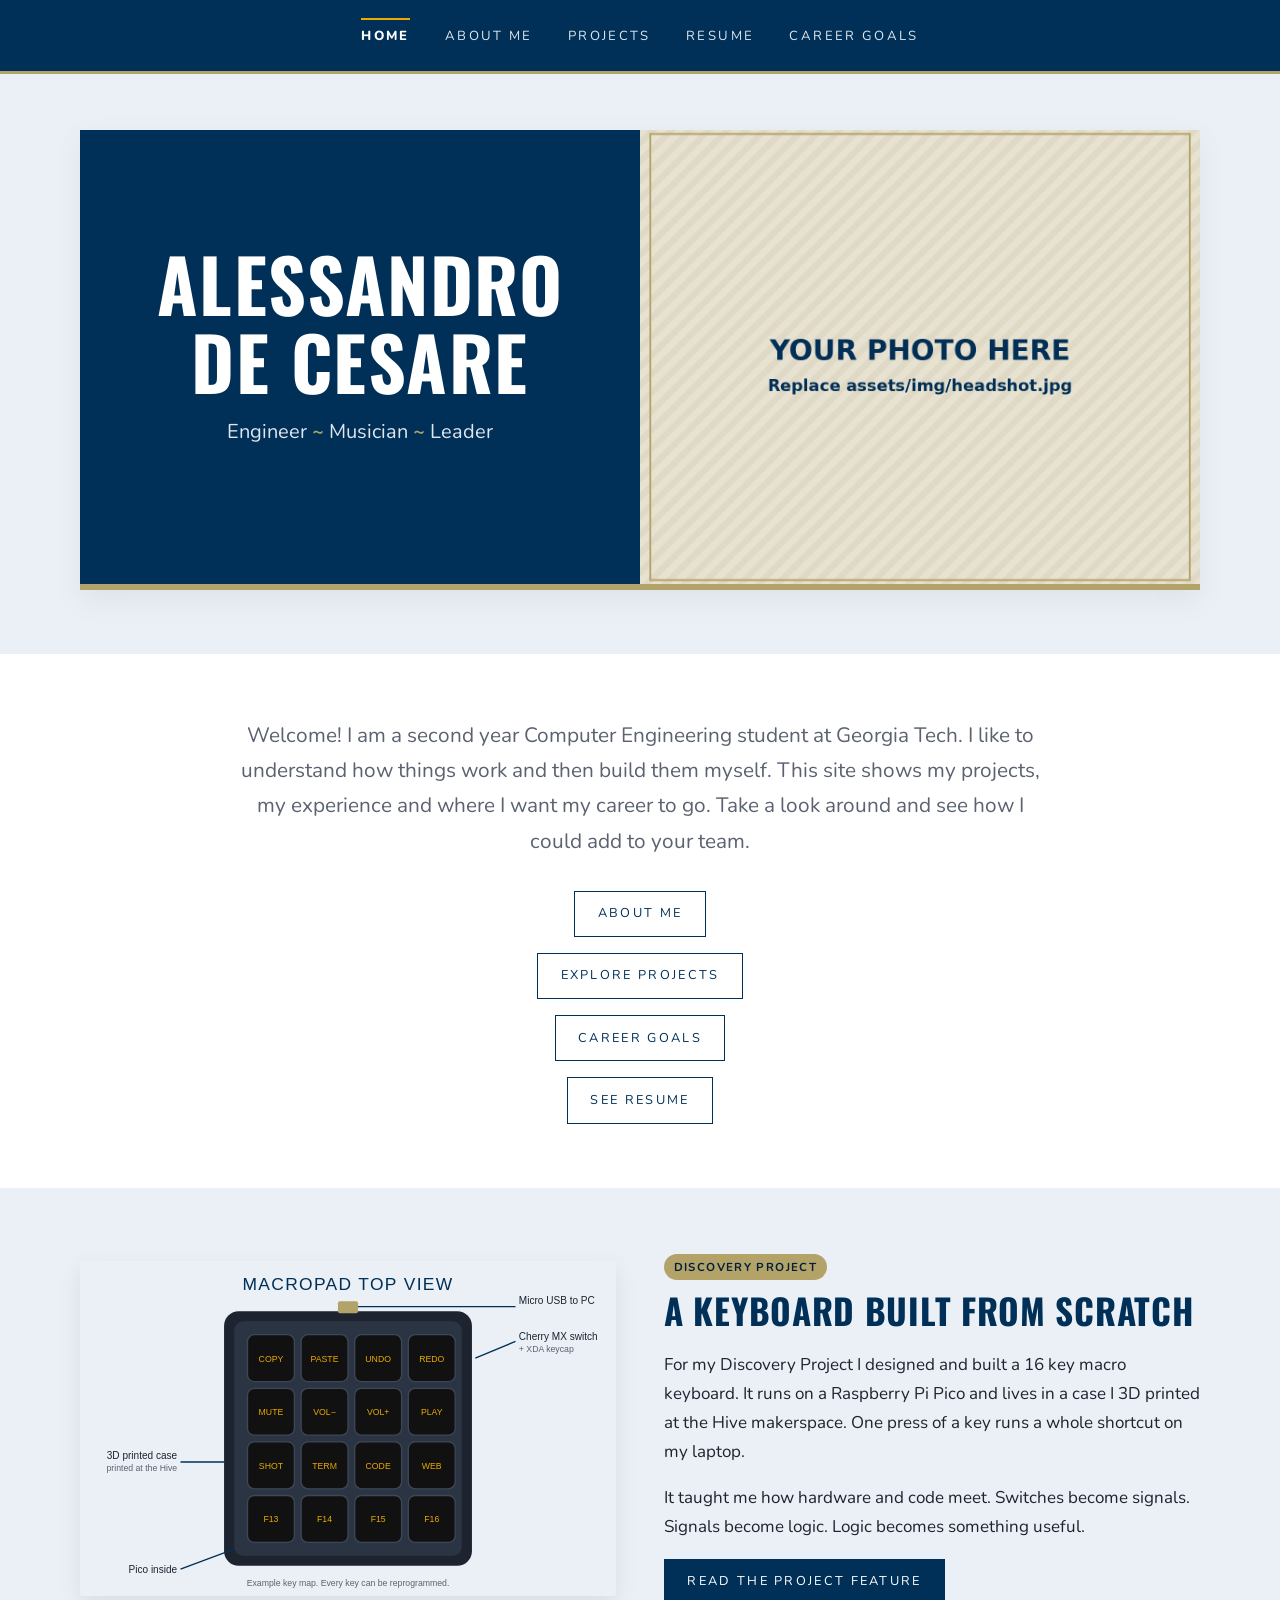
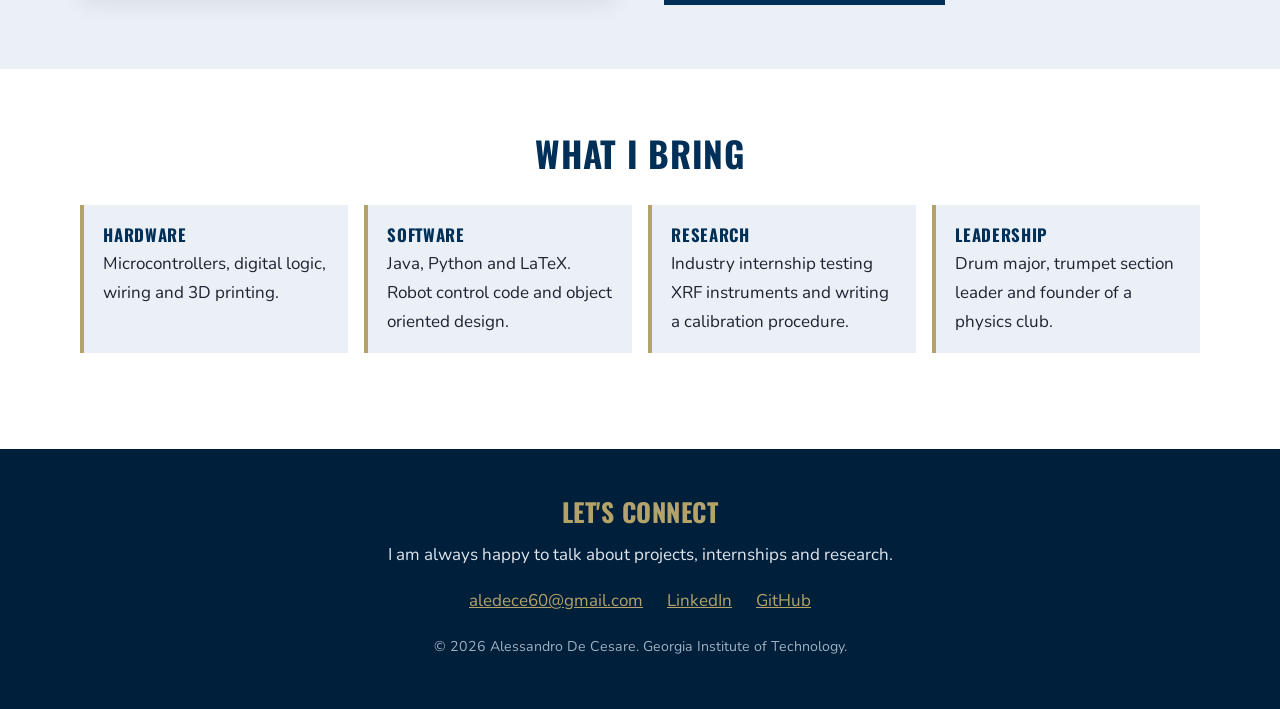
==== index.html @ 75b19e35 "Personalize portfolio with Alessandro's details Add name, story, experience, honors and resume. Remo" ====
<!DOCTYPE html>
<html lang="en">
<head>
  <meta charset="utf-8">
  <meta name="viewport" content="width=device-width, initial-scale=1">
  <title>Alessandro De Cesare | ePortfolio</title>
  <meta name="description" content="ePortfolio of Alessandro De Cesare, a Georgia Tech Computer Engineering student. Projects, resume and career goals.">
  <link rel="preconnect" href="https://fonts.googleapis.com">
  <link rel="preconnect" href="https://fonts.gstatic.com" crossorigin>
  <link href="https://fonts.googleapis.com/css2?family=Oswald:wght@500;600&family=Nunito:wght@400;700;800&display=swap" rel="stylesheet">
  <link rel="stylesheet" href="css/style.css">
</head>
<body>
  <header class="site-header"></header>

  <section class="hero">
    <div class="hero-inner">
      <div class="hero-text">
        <h1 data-site="name">Alessandro De Cesare</h1>
        <p class="tagline">Engineer <span>~</span> Musician <span>~</span> Leader</p>
      </div>
      <div class="hero-photo" style="background-image:url('assets/img/headshot.jpg')" role="img" aria-label="Photo of me"></div>
    </div>
  </section>

  <section class="section">
    <div class="container center">
      <p class="lead">Welcome! I am a second year Computer Engineering student at Georgia Tech. I like to understand how things work and then build them myself. This site shows my projects, my experience and where I want my career to go. Take a look around and see how I could add to your team.</p>
      <div class="btn-stack">
        <a class="btn" href="about.html">About Me</a>
        <a class="btn" href="projects.html">Explore Projects</a>
        <a class="btn" href="goals.html">Career Goals</a>
        <a class="btn" href="resume.html">See Resume</a>
      </div>
    </div>
  </section>

  <section class="section alt">
    <div class="container split">
      <img src="assets/img/macropad-layout.svg" alt="Top view drawing of my 16 key macropad">
      <div>
        <span class="tag feature">Discovery Project</span>
        <h2>A Keyboard Built From Scratch</h2>
        <p>For my Discovery Project I designed and built a 16 key macro keyboard. It runs on a Raspberry Pi Pico and lives in a case I 3D printed at the Hive makerspace. One press of a key runs a whole shortcut on my laptop.</p>
        <p>It taught me how hardware and code meet. Switches become signals. Signals become logic. Logic becomes something useful.</p>
        <a class="btn solid" href="project-macropad.html">Read the Project Feature</a>
      </div>
    </div>
  </section>

  <section class="section">
    <div class="container">
      <h2 class="center">What I Bring</h2>
      <div class="facts">
        <div class="fact"><strong>Hardware</strong>Microcontrollers, digital logic, wiring and 3D printing.</div>
        <div class="fact"><strong>Software</strong>Java, Python and LaTeX. Robot control code and object oriented design.</div>
        <div class="fact"><strong>Research</strong>Industry internship testing XRF instruments and writing a calibration procedure.</div>
        <div class="fact"><strong>Leadership</strong>Drum major, trumpet section leader and founder of a physics club.</div>
      </div>
    </div>
  </section>

  <footer class="site-footer"></footer>
  <script src="js/site.js"></script>
</body>
</html>
---- css/style.css ----
/* ePortfolio styles. Colors and fonts live in :root so they are easy to change. */
:root {
  --cream: #eaf0f6;         /* light navy tint for alternate sections */
  --gold: #eaaa00;          /* Georgia Tech Buzz Gold accent */
  --navy-dark: #001f3a;
  --gold-deep: #b3a369;     /* Georgia Tech Tech Gold */
  --navy: #003057;          /* Georgia Tech Navy */
  --ink: #1d2430;
  --muted: #5b6270;
  --white: #ffffff;
  --line: #d3dde8;
  --todo: #ffe3e3;
  --radius: 4px;
  --max: 1120px;
  --head: "Oswald", "Arial Narrow", sans-serif;
  --body: "Nunito", "Segoe UI", sans-serif;
}

* { box-sizing: border-box; }
html { scroll-behavior: smooth; }
body {
  margin: 0;
  font-family: var(--body);
  color: var(--ink);
  background: var(--white);
  line-height: 1.7;
  font-size: 17px;
}
img { max-width: 100%; display: block; }
a { color: var(--navy); }
h1, h2, h3 { font-family: var(--head); color: var(--navy); line-height: 1.15; letter-spacing: .02em; }
h2 { font-size: 2.2rem; margin: 0 0 .6em; text-transform: uppercase; }
h3 { font-size: 1.35rem; margin: 1.6em 0 .4em; }
p { margin: 0 0 1em; }

/* Placeholder text you still need to fill in. Delete the class once it is real. */
.todo { background: var(--todo); padding: 0 .25em; border-radius: 3px; }

/* ---------- Navigation ---------- */
.site-header { background: var(--navy); position: sticky; top: 0; z-index: 10; border-bottom: 3px solid var(--gold-deep); }
.nav { max-width: var(--max); margin: 0 auto; display: flex; align-items: center; justify-content: center; gap: 2.2rem; padding: 1.1rem 1.5rem; flex-wrap: wrap; }
.nav a {
  text-decoration: none; color: #dfe6ee; text-transform: uppercase; letter-spacing: .18em;
  font-size: .82rem; padding: .35rem 0; border-top: 2px solid transparent;
}
.nav a:hover { color: var(--white); }
.nav a.active { font-weight: 800; color: var(--white); border-top-color: var(--gold); }
.nav-toggle { display: none; }

/* ---------- Hero ---------- */
.hero { background: var(--cream); padding: 3.5rem 1.5rem 4rem; }
.hero-inner { max-width: var(--max); margin: 0 auto; display: grid; grid-template-columns: 2fr 3fr; min-height: 460px; box-shadow: 0 10px 30px rgba(0,0,0,.06); }
.hero-text { background: var(--navy); display: flex; flex-direction: column; justify-content: center; align-items: center; text-align: center; padding: 2.5rem; }
.hero-text h1 { font-size: clamp(2.8rem, 6vw, 4.6rem); margin: 0; color: var(--white); text-transform: uppercase; line-height: 1.05; }
.tagline { margin-top: 1rem; font-size: 1.25rem; color: #dfe6ee; }
.tagline span { color: var(--gold-deep); font-weight: 700; }
.hero-photo { background: #ccc center / cover no-repeat; min-height: 320px; }

/* Smaller page banners for inner pages */
.banner { background: var(--navy); padding: 3.5rem 1.5rem 3rem; text-align: center; }
.banner h1 { font-size: clamp(2.4rem, 5vw, 3.6rem); margin: 0; text-transform: uppercase; color: var(--white); }
.banner p { color: #c9d4e0; max-width: 640px; margin: .7rem auto 0; font-size: 1.1rem; }

/* ---------- Sections ---------- */
.section { padding: 4rem 1.5rem; }
.section.alt { background: var(--cream); }
.container { max-width: var(--max); margin: 0 auto; }
.narrow { max-width: 760px; margin: 0 auto; }
.center { text-align: center; }
.lead { font-size: 1.3rem; color: var(--muted); max-width: 820px; margin: 0 auto 2rem; text-align: center; }

.btn-stack { display: flex; flex-direction: column; align-items: center; gap: 1rem; }
.btn-row { display: flex; flex-wrap: wrap; gap: 1rem; justify-content: center; }
.btn {
  display: inline-block; border: 1.5px solid var(--navy); color: var(--navy); text-decoration: none;
  text-transform: uppercase; letter-spacing: .18em; font-size: .8rem; padding: .7rem 1.4rem;
  background: var(--white); transition: background .15s, color .15s;
}
.btn:hover { background: var(--navy); color: var(--white); }
.btn.solid { background: var(--navy); color: var(--white); border-color: var(--navy); }
.btn.solid:hover { background: var(--navy-dark); border-color: var(--gold-deep); }

/* Split blocks: image on one side, text on the other */
.split { display: grid; grid-template-columns: 1fr 1fr; gap: 3rem; align-items: center; }
.split.reverse > :first-child { order: 2; }
.split img { border-radius: var(--radius); box-shadow: 0 8px 24px rgba(0,0,0,.08); }

/* Cards */
.cards { display: grid; grid-template-columns: repeat(auto-fit, minmax(280px, 1fr)); gap: 2rem; }
.card { background: var(--white); border: 1px solid var(--line); border-radius: var(--radius); overflow: hidden; display: flex; flex-direction: column; }
.card img { width: 100%; aspect-ratio: 16 / 10; object-fit: cover; background: var(--cream); }
.card-body { padding: 1.4rem 1.5rem 1.6rem; display: flex; flex-direction: column; flex: 1; }
.card-body h3 { margin-top: 0; }
.card-body p { color: var(--muted); flex: 1; }
.tag { display: inline-block; font-size: .72rem; letter-spacing: .12em; text-transform: uppercase; background: var(--cream); color: var(--navy); padding: .2rem .6rem; border-radius: 99px; margin: 0 .3rem .6rem 0; font-weight: 700; }
.tag.feature { background: var(--gold-deep); color: var(--navy-dark); }

/* Figures */
figure { margin: 2rem 0; }
figcaption { font-size: .9rem; color: var(--muted); margin-top: .6rem; text-align: center; }
.figure-grid { display: grid; grid-template-columns: 1fr 1fr; gap: 1.5rem; }
.figure-grid figure { margin: 0; }

/* Fact boxes */
.facts { display: grid; grid-template-columns: repeat(auto-fit, minmax(200px, 1fr)); gap: 1rem; margin: 2rem 0; }
.fact { background: var(--cream); border-left: 4px solid var(--gold-deep); padding: 1rem 1.2rem; }
.fact strong { display: block; font-family: var(--head); color: var(--navy); font-size: 1.05rem; letter-spacing: .04em; text-transform: uppercase; }

/* Skills chips */
.chips { display: flex; flex-wrap: wrap; gap: .6rem; }
.chips span { border: 1px solid var(--line); background: var(--white); padding: .35rem .9rem; border-radius: 99px; font-size: .92rem; }

/* Timeline */
.timeline { border-left: 3px solid var(--navy); margin: 2rem 0; padding-left: 2rem; }
.timeline .step { position: relative; margin-bottom: 2rem; }
.timeline .step::before { content: ""; position: absolute; left: -2.6rem; top: .35rem; width: 1rem; height: 1rem; border-radius: 50%; background: var(--navy); border: 3px solid var(--gold-deep); }
.timeline .when { font-family: var(--head); text-transform: uppercase; letter-spacing: .1em; color: var(--gold-deep); font-size: .95rem; }
.timeline h3 { margin: .1rem 0 .3rem; }

/* Resume viewer */
.resume-frame { width: 100%; height: 900px; border: 1px solid var(--line); border-radius: var(--radius); background: var(--cream); }

/* Footer */
.site-footer { background: var(--navy-dark); color: #dfe6ee; padding: 3rem 1.5rem; text-align: center; }
.site-footer h2 { color: var(--gold-deep); font-size: 1.6rem; }
.site-footer a { color: var(--gold-deep); }
.site-footer .links { display: flex; gap: 1.5rem; justify-content: center; flex-wrap: wrap; margin: 1rem 0; }
.site-footer small { color: #9fb0c2; }

/* ---------- Mobile ---------- */
@media (max-width: 820px) {
  .hero-inner, .split, .figure-grid { grid-template-columns: 1fr; }
  .split.reverse > :first-child { order: 0; }
  .hero-photo { min-height: 340px; }
  .nav { justify-content: space-between; }
  .nav-toggle { display: block; background: none; color: var(--white); border: 1.5px solid #dfe6ee; font: inherit; padding: .3rem .8rem; letter-spacing: .15em; text-transform: uppercase; font-size: .75rem; }
  .nav-links { display: none; width: 100%; flex-direction: column; gap: .8rem; padding-top: .8rem; }
  .nav-links.open { display: flex; }
  .resume-frame { height: 600px; }
}
@media (min-width: 821px) { .nav-links { display: flex; gap: 2.2rem; } .nav-brand { display: none; } }

.narrow > img { margin: 2rem auto; }

.nav-brand { color: var(--white) !important; font-weight: 800; }
.hero-inner { border-bottom: 6px solid var(--gold-deep); }
.card-body .btn { align-self: flex-start; }
.hero-inner { grid-template-columns: minmax(0,1fr) minmax(0,1fr); }
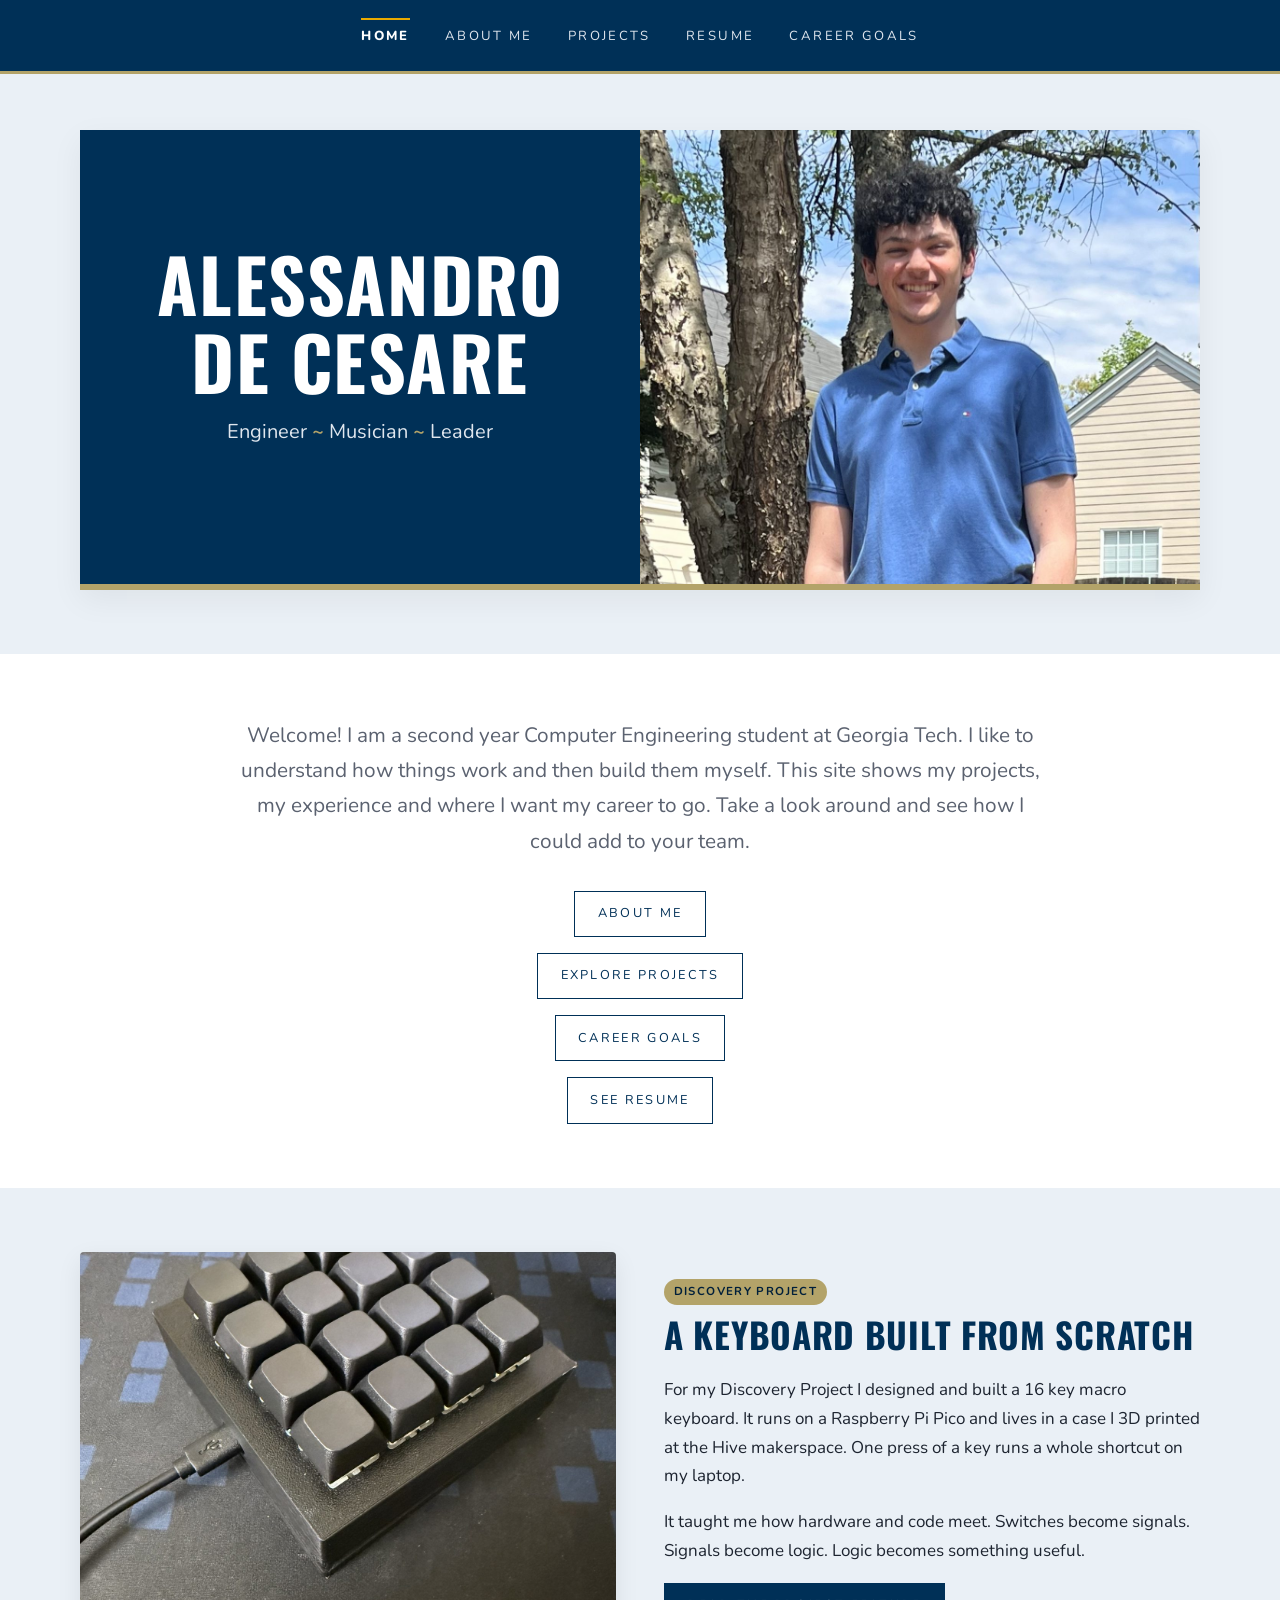
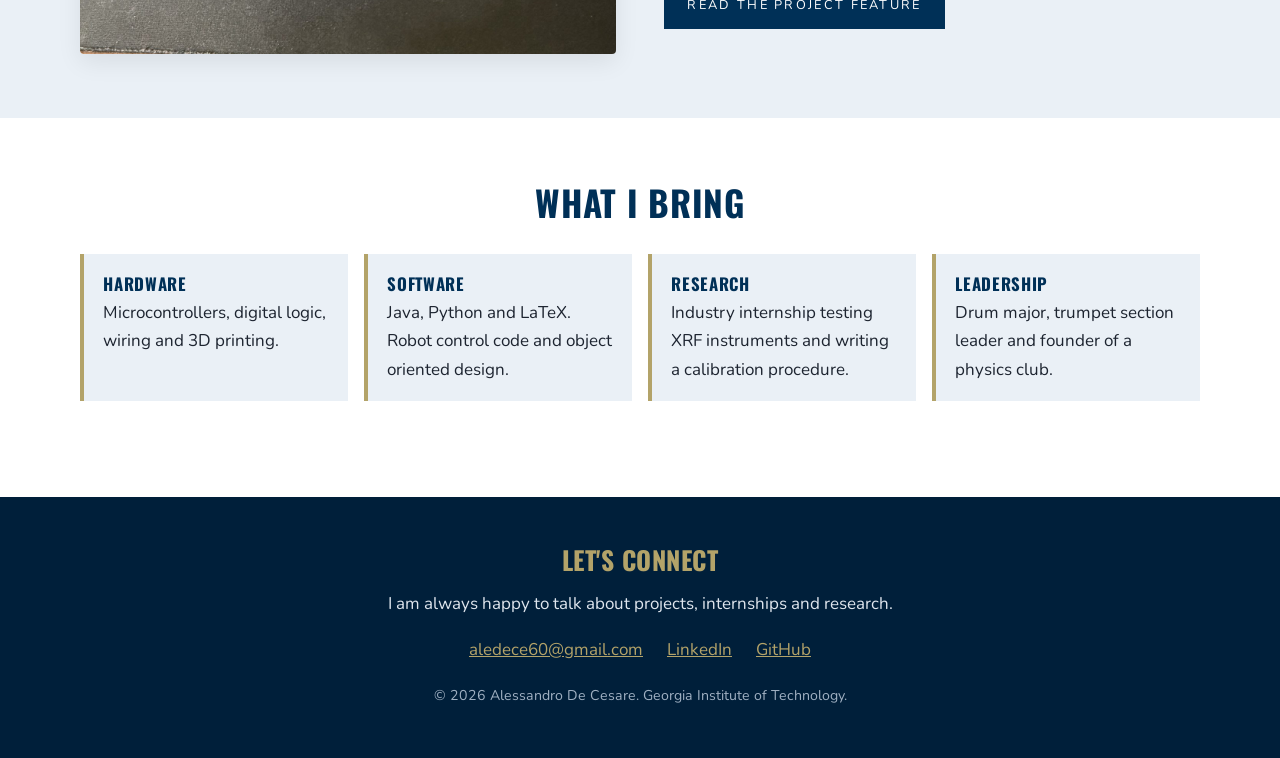
==== commit 24343bf0: "Add real photos, trim project text, straighten roadmap Co-Authored-By: Claude Opus 5.5 <noreply@anth" ====
--- a/index.html
+++ b/index.html
@@ -19,7 +19,7 @@
         <h1 data-site="name">Alessandro De Cesare</h1>
         <p class="tagline">Engineer <span>~</span> Musician <span>~</span> Leader</p>
       </div>
-      <div class="hero-photo" style="background-image:url('assets/img/headshot.jpg')" role="img" aria-label="Photo of me"></div>
+      <div class="hero-photo" style="background-image:url('assets/img/headshot.jpg'); background-position: center 20%" role="img" aria-label="Photo of me"></div>
     </div>
   </section>
 
@@ -37,7 +37,7 @@
 
   <section class="section alt">
     <div class="container split">
-      <img src="assets/img/macropad-layout.svg" alt="Top view drawing of my 16 key macropad">
+      <img src="assets/img/macropad-photo-1.jpg" alt="My finished 16 key macropad" style="aspect-ratio:4/3; object-fit:cover; width:100%">
       <div>
         <span class="tag feature">Discovery Project</span>
         <h2>A Keyboard Built From Scratch</h2>
--- a/css/style.css
+++ b/css/style.css
@@ -146,3 +146,5 @@
 .hero-inner { border-bottom: 6px solid var(--gold-deep); }
 .card-body .btn { align-self: flex-start; }
 .hero-inner { grid-template-columns: minmax(0,1fr) minmax(0,1fr); }
+.card img[src$='.jpg'] { object-position: center 40%; }
+figure img[src$='.jpg'] { width: 100%; max-height: 620px; object-fit: cover; border-radius: var(--radius); }
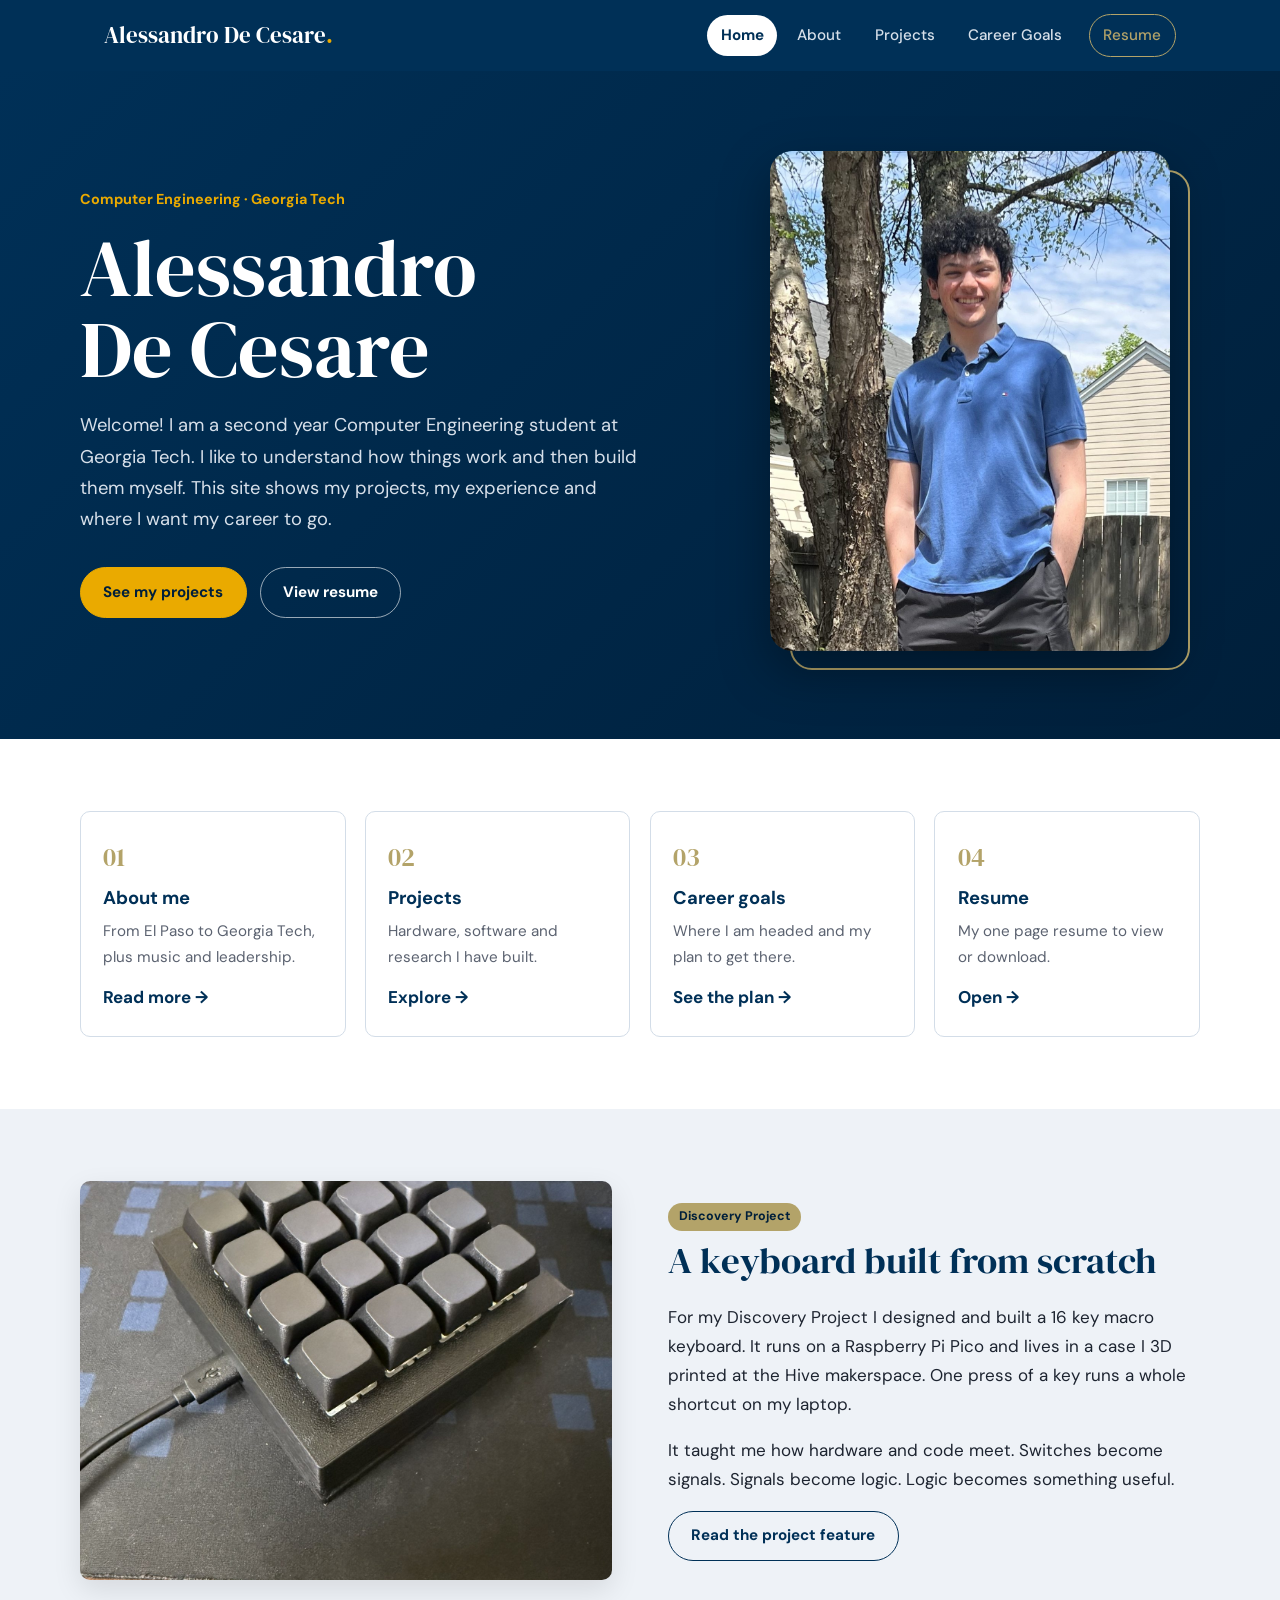
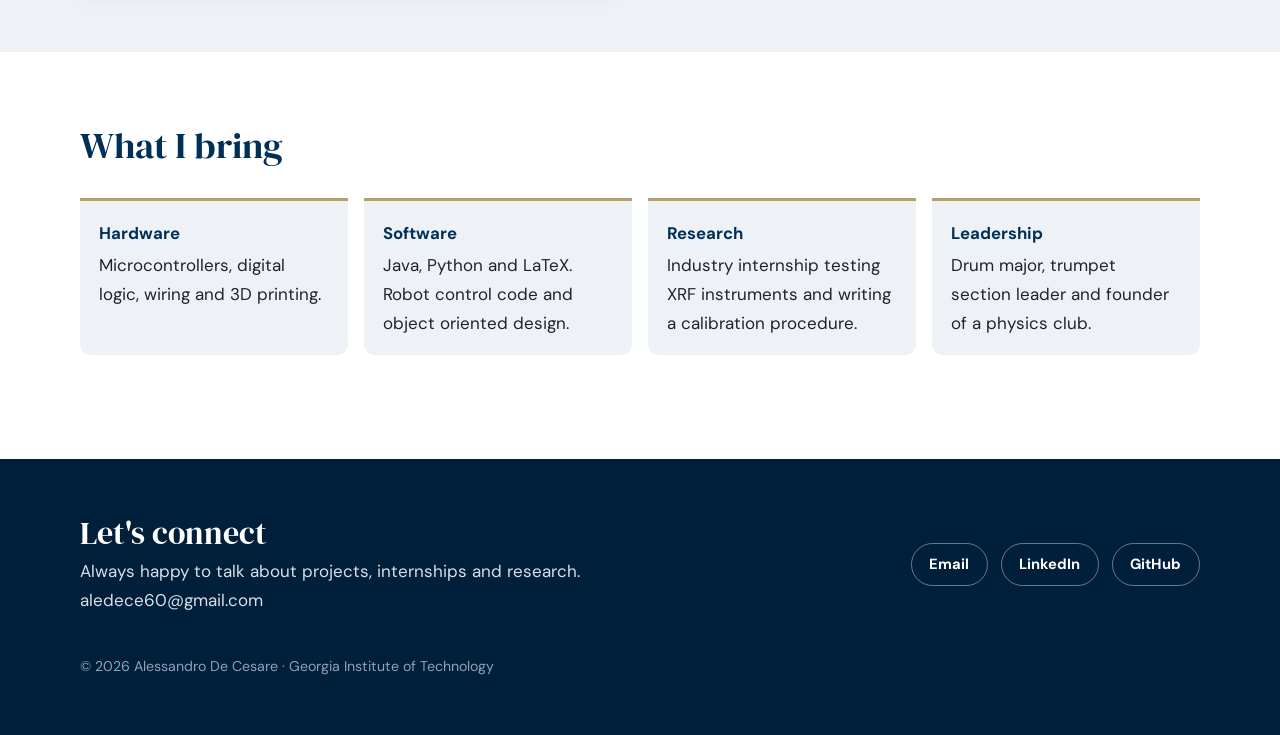
==== commit f859a488: "Redesign: serif type, left-aligned header, new home layout Drop the tagline and all-caps styling. Ne" ====
--- a/index.html
+++ b/index.html
@@ -7,30 +7,36 @@
   <meta name="description" content="ePortfolio of Alessandro De Cesare, a Georgia Tech Computer Engineering student. Projects, resume and career goals.">
   <link rel="preconnect" href="https://fonts.googleapis.com">
   <link rel="preconnect" href="https://fonts.gstatic.com" crossorigin>
-  <link href="https://fonts.googleapis.com/css2?family=Oswald:wght@500;600&family=Nunito:wght@400;700;800&display=swap" rel="stylesheet">
+  <link href="https://fonts.googleapis.com/css2?family=DM+Serif+Display&family=DM+Sans:wght@400;500;700&display=swap" rel="stylesheet">
   <link rel="stylesheet" href="css/style.css">
 </head>
 <body>
   <header class="site-header"></header>
 
   <section class="hero">
-    <div class="hero-inner">
-      <div class="hero-text">
-        <h1 data-site="name">Alessandro De Cesare</h1>
-        <p class="tagline">Engineer <span>~</span> Musician <span>~</span> Leader</p>
+    <div class="hero-grid">
+      <div>
+        <span class="eyebrow">Computer Engineering · Georgia Tech</span>
+        <h1>Alessandro<br>De Cesare</h1>
+        <p>Welcome! I am a second year Computer Engineering student at Georgia Tech. I like to understand how things work and then build them myself. This site shows my projects, my experience and where I want my career to go.</p>
+        <div class="btn-row">
+          <a class="btn solid" href="projects.html">See my projects</a>
+          <a class="btn light" href="resume.html">View resume</a>
+        </div>
       </div>
-      <div class="hero-photo" style="background-image:url('assets/img/headshot.jpg'); background-position: center 20%" role="img" aria-label="Photo of me"></div>
+      <div class="hero-photo">
+        <img src="assets/img/headshot.jpg" alt="Photo of Alessandro De Cesare">
+      </div>
     </div>
   </section>
 
   <section class="section">
-    <div class="container center">
-      <p class="lead">Welcome! I am a second year Computer Engineering student at Georgia Tech. I like to understand how things work and then build them myself. This site shows my projects, my experience and where I want my career to go. Take a look around and see how I could add to your team.</p>
-      <div class="btn-stack">
-        <a class="btn" href="about.html">About Me</a>
-        <a class="btn" href="projects.html">Explore Projects</a>
-        <a class="btn" href="goals.html">Career Goals</a>
-        <a class="btn" href="resume.html">See Resume</a>
+    <div class="container">
+      <div class="tiles">
+        <a class="tile" href="about.html"><span class="num">01</span><strong>About me</strong><p>From El Paso to Georgia Tech, plus music and leadership.</p><span class="arrow">Read more →</span></a>
+        <a class="tile" href="projects.html"><span class="num">02</span><strong>Projects</strong><p>Hardware, software and research I have built.</p><span class="arrow">Explore →</span></a>
+        <a class="tile" href="goals.html"><span class="num">03</span><strong>Career goals</strong><p>Where I am headed and my plan to get there.</p><span class="arrow">See the plan →</span></a>
+        <a class="tile" href="resume.html"><span class="num">04</span><strong>Resume</strong><p>My one page resume to view or download.</p><span class="arrow">Open →</span></a>
       </div>
     </div>
   </section>
@@ -40,17 +46,17 @@
       <img src="assets/img/macropad-photo-1.jpg" alt="My finished 16 key macropad" style="aspect-ratio:4/3; object-fit:cover; width:100%">
       <div>
         <span class="tag feature">Discovery Project</span>
-        <h2>A Keyboard Built From Scratch</h2>
+        <h2>A keyboard built from scratch</h2>
         <p>For my Discovery Project I designed and built a 16 key macro keyboard. It runs on a Raspberry Pi Pico and lives in a case I 3D printed at the Hive makerspace. One press of a key runs a whole shortcut on my laptop.</p>
         <p>It taught me how hardware and code meet. Switches become signals. Signals become logic. Logic becomes something useful.</p>
-        <a class="btn solid" href="project-macropad.html">Read the Project Feature</a>
+        <a class="btn" href="project-macropad.html">Read the project feature</a>
       </div>
     </div>
   </section>
 
   <section class="section">
     <div class="container">
-      <h2 class="center">What I Bring</h2>
+      <h2>What I bring</h2>
       <div class="facts">
         <div class="fact"><strong>Hardware</strong>Microcontrollers, digital logic, wiring and 3D printing.</div>
         <div class="fact"><strong>Software</strong>Java, Python and LaTeX. Robot control code and object oriented design.</div>
--- a/css/style.css
+++ b/css/style.css
@@ -1,150 +1,158 @@
 /* ePortfolio styles. Colors and fonts live in :root so they are easy to change. */
 :root {
-  --cream: #eaf0f6;         /* light navy tint for alternate sections */
-  --gold: #eaaa00;          /* Georgia Tech Buzz Gold accent */
+  --navy: #003057;          /* Georgia Tech Navy */
   --navy-dark: #001f3a;
   --gold-deep: #b3a369;     /* Georgia Tech Tech Gold */
-  --navy: #003057;          /* Georgia Tech Navy */
+  --gold: #eaaa00;          /* Georgia Tech Buzz Gold */
+  --tint: #eef2f7;          /* light navy tint for alternate sections */
   --ink: #1d2430;
   --muted: #5b6270;
   --white: #ffffff;
   --line: #d3dde8;
   --todo: #ffe3e3;
-  --radius: 4px;
+  --radius: 10px;
   --max: 1120px;
-  --head: "Oswald", "Arial Narrow", sans-serif;
-  --body: "Nunito", "Segoe UI", sans-serif;
+  --head: "DM Serif Display", Georgia, serif;
+  --body: "DM Sans", "Segoe UI", sans-serif;
 }
 
 * { box-sizing: border-box; }
 html { scroll-behavior: smooth; }
-body {
-  margin: 0;
-  font-family: var(--body);
-  color: var(--ink);
-  background: var(--white);
-  line-height: 1.7;
-  font-size: 17px;
-}
+body { margin: 0; font-family: var(--body); color: var(--ink); background: var(--white); line-height: 1.7; font-size: 17px; }
 img { max-width: 100%; display: block; }
 a { color: var(--navy); }
-h1, h2, h3 { font-family: var(--head); color: var(--navy); line-height: 1.15; letter-spacing: .02em; }
-h2 { font-size: 2.2rem; margin: 0 0 .6em; text-transform: uppercase; }
-h3 { font-size: 1.35rem; margin: 1.6em 0 .4em; }
+h1, h2 { font-family: var(--head); font-weight: 400; color: var(--navy); line-height: 1.15; }
+h2 { font-size: 2.3rem; margin: 0 0 .6em; }
+h3 { font-family: var(--body); font-weight: 700; color: var(--navy); font-size: 1.2rem; margin: 1.6em 0 .4em; }
 p { margin: 0 0 1em; }
 
-/* Placeholder text you still need to fill in. Delete the class once it is real. */
+/* Placeholder text still to fill in */
 .todo { background: var(--todo); padding: 0 .25em; border-radius: 3px; }
 
-/* ---------- Navigation ---------- */
-.site-header { background: var(--navy); position: sticky; top: 0; z-index: 10; border-bottom: 3px solid var(--gold-deep); }
-.nav { max-width: var(--max); margin: 0 auto; display: flex; align-items: center; justify-content: center; gap: 2.2rem; padding: 1.1rem 1.5rem; flex-wrap: wrap; }
-.nav a {
-  text-decoration: none; color: #dfe6ee; text-transform: uppercase; letter-spacing: .18em;
-  font-size: .82rem; padding: .35rem 0; border-top: 2px solid transparent;
-}
-.nav a:hover { color: var(--white); }
-.nav a.active { font-weight: 800; color: var(--white); border-top-color: var(--gold); }
+/* ---------- Header: name on the left, menu on the right ---------- */
+.site-header { background: var(--navy); position: sticky; top: 0; z-index: 10; }
+.nav { max-width: var(--max); margin: 0 auto; display: flex; align-items: center; justify-content: space-between; gap: 1.5rem; padding: .9rem 1.5rem; flex-wrap: wrap; }
+.nav-brand { font-family: var(--head); font-size: 1.45rem; color: var(--white); text-decoration: none; }
+.nav-brand span { color: var(--gold); }
+.nav-links { display: flex; align-items: center; gap: .4rem; }
+.nav-links a { color: #d7e0ea; text-decoration: none; font-size: .95rem; font-weight: 500; padding: .45rem .85rem; border-radius: 99px; }
+.nav-links a:hover { color: var(--white); background: rgba(255,255,255,.08); }
+.nav-links a.active { color: var(--navy); background: var(--white); font-weight: 700; }
+.nav-links a.cta { border: 1.5px solid var(--gold-deep); color: var(--gold-deep); margin-left: .4rem; }
+.nav-links a.cta:hover, .nav-links a.cta.active { background: var(--gold-deep); color: var(--navy-dark); }
 .nav-toggle { display: none; }
 
-/* ---------- Hero ---------- */
-.hero { background: var(--cream); padding: 3.5rem 1.5rem 4rem; }
-.hero-inner { max-width: var(--max); margin: 0 auto; display: grid; grid-template-columns: 2fr 3fr; min-height: 460px; box-shadow: 0 10px 30px rgba(0,0,0,.06); }
-.hero-text { background: var(--navy); display: flex; flex-direction: column; justify-content: center; align-items: center; text-align: center; padding: 2.5rem; }
-.hero-text h1 { font-size: clamp(2.8rem, 6vw, 4.6rem); margin: 0; color: var(--white); text-transform: uppercase; line-height: 1.05; }
-.tagline { margin-top: 1rem; font-size: 1.25rem; color: #dfe6ee; }
-.tagline span { color: var(--gold-deep); font-weight: 700; }
-.hero-photo { background: #ccc center / cover no-repeat; min-height: 320px; }
+/* ---------- Home hero ---------- */
+.hero { background: linear-gradient(135deg, var(--navy) 0%, var(--navy-dark) 100%); color: var(--white); padding: 5rem 1.5rem 5.5rem; overflow: hidden; }
+.hero-grid { max-width: var(--max); margin: 0 auto; display: grid; grid-template-columns: 1.3fr 1fr; gap: 4rem; align-items: center; }
+.eyebrow { display: inline-block; font-size: .9rem; font-weight: 700; color: var(--gold); margin-bottom: 1rem; }
+.hero h1 { color: var(--white); font-size: clamp(3rem, 6.5vw, 5rem); margin: 0 0 1.2rem; line-height: 1.02; }
+.hero p { color: #d7e0ea; font-size: 1.15rem; max-width: 560px; }
+.hero .btn-row { justify-content: flex-start; margin-top: 2rem; }
+.hero-photo { position: relative; justify-self: center; width: 100%; max-width: 400px; }
+.hero-photo::before { content: ""; position: absolute; inset: 1.2rem -1.2rem -1.2rem 1.2rem; border: 2px solid var(--gold-deep); border-radius: 22px; }
+.hero-photo img { position: relative; width: 100%; aspect-ratio: 4 / 5; object-fit: cover; object-position: center 15%; border-radius: 22px; box-shadow: 0 20px 50px rgba(0,0,0,.35); }
 
-/* Smaller page banners for inner pages */
-.banner { background: var(--navy); padding: 3.5rem 1.5rem 3rem; text-align: center; }
-.banner h1 { font-size: clamp(2.4rem, 5vw, 3.6rem); margin: 0; text-transform: uppercase; color: var(--white); }
-.banner p { color: #c9d4e0; max-width: 640px; margin: .7rem auto 0; font-size: 1.1rem; }
+/* Inner page banners */
+.banner { background: linear-gradient(135deg, var(--navy) 0%, var(--navy-dark) 100%); padding: 4rem 1.5rem 3.5rem; }
+.banner > * { max-width: var(--max); margin-left: auto; margin-right: auto; }
+.banner h1 { font-size: clamp(2.6rem, 5vw, 3.8rem); margin-top: .3rem; margin-bottom: .4rem; color: var(--white); }
+.banner p { color: #c9d4e0; font-size: 1.1rem; margin-top: 0; }
+.banner .btn-row { justify-content: flex-start; }
 
 /* ---------- Sections ---------- */
-.section { padding: 4rem 1.5rem; }
-.section.alt { background: var(--cream); }
+.section { padding: 4.5rem 1.5rem; }
+.section.alt { background: var(--tint); }
 .container { max-width: var(--max); margin: 0 auto; }
 .narrow { max-width: 760px; margin: 0 auto; }
+.narrow > img { margin: 2rem auto; }
 .center { text-align: center; }
-.lead { font-size: 1.3rem; color: var(--muted); max-width: 820px; margin: 0 auto 2rem; text-align: center; }
+.lead { font-size: 1.25rem; color: var(--muted); max-width: 760px; }
+.section-head { display: flex; justify-content: space-between; align-items: end; gap: 1rem; flex-wrap: wrap; margin-bottom: 2rem; }
+.section-head h2 { margin: 0; }
 
-.btn-stack { display: flex; flex-direction: column; align-items: center; gap: 1rem; }
-.btn-row { display: flex; flex-wrap: wrap; gap: 1rem; justify-content: center; }
-.btn {
-  display: inline-block; border: 1.5px solid var(--navy); color: var(--navy); text-decoration: none;
-  text-transform: uppercase; letter-spacing: .18em; font-size: .8rem; padding: .7rem 1.4rem;
-  background: var(--white); transition: background .15s, color .15s;
-}
+.btn-row { display: flex; flex-wrap: wrap; gap: .8rem; justify-content: center; }
+.btn { display: inline-block; border: 1.5px solid var(--navy); color: var(--navy); background: transparent; text-decoration: none; font-weight: 700; font-size: .95rem; padding: .7rem 1.4rem; border-radius: 99px; transition: background .15s, color .15s; }
 .btn:hover { background: var(--navy); color: var(--white); }
-.btn.solid { background: var(--navy); color: var(--white); border-color: var(--navy); }
-.btn.solid:hover { background: var(--navy-dark); border-color: var(--gold-deep); }
+.btn.solid { background: var(--gold); border-color: var(--gold); color: var(--navy-dark); }
+.btn.solid:hover { background: var(--gold-deep); border-color: var(--gold-deep); }
+.btn.light { border-color: rgba(255,255,255,.6); color: var(--white); }
+.btn.light:hover { background: var(--white); color: var(--navy); }
 
-/* Split blocks: image on one side, text on the other */
-.split { display: grid; grid-template-columns: 1fr 1fr; gap: 3rem; align-items: center; }
+/* Quick link tiles on the home page */
+.tiles { display: grid; grid-template-columns: repeat(4, 1fr); gap: 1.2rem; }
+.tile { display: block; text-decoration: none; color: var(--ink); background: var(--white); border: 1px solid var(--line); border-radius: var(--radius); padding: 1.5rem 1.4rem; transition: transform .15s, box-shadow .15s, border-color .15s; }
+.tile:hover { transform: translateY(-3px); box-shadow: 0 12px 30px rgba(0,48,87,.12); border-color: var(--gold-deep); }
+.tile .num { font-family: var(--head); font-size: 1.6rem; color: var(--gold-deep); }
+.tile strong { display: block; font-size: 1.15rem; color: var(--navy); margin: .2rem 0 .3rem; }
+.tile p { color: var(--muted); font-size: .95rem; margin: 0; }
+.tile .arrow { display: inline-block; margin-top: .8rem; font-weight: 700; color: var(--navy); }
+
+/* Split blocks */
+.split { display: grid; grid-template-columns: 1fr 1fr; gap: 3.5rem; align-items: center; }
 .split.reverse > :first-child { order: 2; }
-.split img { border-radius: var(--radius); box-shadow: 0 8px 24px rgba(0,0,0,.08); }
+.split img { border-radius: var(--radius); box-shadow: 0 10px 28px rgba(0,0,0,.1); }
 
 /* Cards */
-.cards { display: grid; grid-template-columns: repeat(auto-fit, minmax(280px, 1fr)); gap: 2rem; }
-.card { background: var(--white); border: 1px solid var(--line); border-radius: var(--radius); overflow: hidden; display: flex; flex-direction: column; }
-.card img { width: 100%; aspect-ratio: 16 / 10; object-fit: cover; background: var(--cream); }
+.cards { display: grid; grid-template-columns: repeat(auto-fit, minmax(280px, 1fr)); gap: 1.8rem; }
+.card { background: var(--white); border: 1px solid var(--line); border-radius: var(--radius); overflow: hidden; display: flex; flex-direction: column; transition: box-shadow .15s; }
+.card:hover { box-shadow: 0 12px 30px rgba(0,48,87,.1); }
+.card img { width: 100%; aspect-ratio: 16 / 10; object-fit: cover; background: var(--tint); }
+.card img[src$='.jpg'] { object-position: center 40%; }
 .card-body { padding: 1.4rem 1.5rem 1.6rem; display: flex; flex-direction: column; flex: 1; }
-.card-body h3 { margin-top: 0; }
-.card-body p { color: var(--muted); flex: 1; }
-.tag { display: inline-block; font-size: .72rem; letter-spacing: .12em; text-transform: uppercase; background: var(--cream); color: var(--navy); padding: .2rem .6rem; border-radius: 99px; margin: 0 .3rem .6rem 0; font-weight: 700; }
+.card-body h3 { margin-top: .2rem; font-family: var(--head); font-weight: 400; font-size: 1.5rem; }
+.card-body p { color: var(--muted); }
+.card-body .btn { align-self: flex-start; margin-top: auto; }
+.tag { display: inline-block; font-size: .78rem; background: var(--tint); color: var(--navy); padding: .2rem .7rem; border-radius: 99px; margin: 0 .3rem .5rem 0; font-weight: 700; }
 .tag.feature { background: var(--gold-deep); color: var(--navy-dark); }
 
 /* Figures */
 figure { margin: 2rem 0; }
+figure img[src$='.jpg'] { width: 100%; max-height: 620px; object-fit: cover; border-radius: var(--radius); }
 figcaption { font-size: .9rem; color: var(--muted); margin-top: .6rem; text-align: center; }
-.figure-grid { display: grid; grid-template-columns: 1fr 1fr; gap: 1.5rem; }
-.figure-grid figure { margin: 0; }
 
 /* Fact boxes */
 .facts { display: grid; grid-template-columns: repeat(auto-fit, minmax(200px, 1fr)); gap: 1rem; margin: 2rem 0; }
-.fact { background: var(--cream); border-left: 4px solid var(--gold-deep); padding: 1rem 1.2rem; }
-.fact strong { display: block; font-family: var(--head); color: var(--navy); font-size: 1.05rem; letter-spacing: .04em; text-transform: uppercase; }
+.fact { background: var(--tint); border-top: 3px solid var(--gold-deep); border-radius: 0 0 var(--radius) var(--radius); padding: 1.1rem 1.2rem; }
+.fact strong { display: block; color: var(--navy); font-size: 1.05rem; margin-bottom: .2rem; }
 
 /* Skills chips */
-.chips { display: flex; flex-wrap: wrap; gap: .6rem; }
-.chips span { border: 1px solid var(--line); background: var(--white); padding: .35rem .9rem; border-radius: 99px; font-size: .92rem; }
+.chips { display: flex; flex-wrap: wrap; gap: .5rem; }
+.chips span { border: 1px solid var(--line); background: var(--white); padding: .3rem .85rem; border-radius: 99px; font-size: .92rem; }
 
 /* Timeline */
-.timeline { border-left: 3px solid var(--navy); margin: 2rem 0; padding-left: 2rem; }
+.timeline { border-left: 3px solid var(--line); margin: 2rem 0; padding-left: 2rem; }
 .timeline .step { position: relative; margin-bottom: 2rem; }
 .timeline .step::before { content: ""; position: absolute; left: -2.6rem; top: .35rem; width: 1rem; height: 1rem; border-radius: 50%; background: var(--navy); border: 3px solid var(--gold-deep); }
-.timeline .when { font-family: var(--head); text-transform: uppercase; letter-spacing: .1em; color: var(--gold-deep); font-size: .95rem; }
+.timeline .when { font-size: .9rem; font-weight: 700; color: var(--gold-deep); }
 .timeline h3 { margin: .1rem 0 .3rem; }
 
 /* Resume viewer */
-.resume-frame { width: 100%; height: 900px; border: 1px solid var(--line); border-radius: var(--radius); background: var(--cream); }
+.resume-frame { width: 100%; height: 900px; border: 1px solid var(--line); border-radius: var(--radius); background: var(--tint); }
 
 /* Footer */
-.site-footer { background: var(--navy-dark); color: #dfe6ee; padding: 3rem 1.5rem; text-align: center; }
-.site-footer h2 { color: var(--gold-deep); font-size: 1.6rem; }
-.site-footer a { color: var(--gold-deep); }
-.site-footer .links { display: flex; gap: 1.5rem; justify-content: center; flex-wrap: wrap; margin: 1rem 0; }
-.site-footer small { color: #9fb0c2; }
+.site-footer { background: var(--navy-dark); color: #d7e0ea; padding: 3.5rem 1.5rem; }
+.footer-grid { max-width: var(--max); margin: 0 auto; display: flex; justify-content: space-between; gap: 2rem; flex-wrap: wrap; align-items: center; }
+.site-footer h2 { color: var(--white); font-size: 2rem; margin: 0 0 .3rem; }
+.site-footer p { margin: 0; }
+.site-footer .links { display: flex; gap: .8rem; flex-wrap: wrap; }
+.site-footer .links a { color: var(--white); text-decoration: none; border: 1.5px solid rgba(255,255,255,.4); padding: .5rem 1.1rem; border-radius: 99px; font-weight: 700; font-size: .92rem; }
+.site-footer .links a:hover { background: var(--gold-deep); border-color: var(--gold-deep); color: var(--navy-dark); }
+.site-footer small { display: block; max-width: var(--max); margin: 2.5rem auto 0; color: #8fa2b6; }
 
-/* ---------- Mobile ---------- */
+/* ---------- Smaller screens ---------- */
+@media (max-width: 900px) {
+  .tiles { grid-template-columns: 1fr 1fr; }
+}
 @media (max-width: 820px) {
-  .hero-inner, .split, .figure-grid { grid-template-columns: 1fr; }
+  .hero-grid, .split { grid-template-columns: 1fr; gap: 2.5rem; }
   .split.reverse > :first-child { order: 0; }
-  .hero-photo { min-height: 340px; }
-  .nav { justify-content: space-between; }
-  .nav-toggle { display: block; background: none; color: var(--white); border: 1.5px solid #dfe6ee; font: inherit; padding: .3rem .8rem; letter-spacing: .15em; text-transform: uppercase; font-size: .75rem; }
-  .nav-links { display: none; width: 100%; flex-direction: column; gap: .8rem; padding-top: .8rem; }
+  .hero { padding-top: 3.5rem; }
+  .hero-photo { max-width: 320px; }
+  .nav-toggle { display: block; background: none; color: var(--white); border: 1.5px solid rgba(255,255,255,.5); border-radius: 99px; font: inherit; font-size: .85rem; padding: .3rem .9rem; }
+  .nav-links { display: none; width: 100%; flex-direction: column; align-items: stretch; gap: .3rem; padding-top: .6rem; }
   .nav-links.open { display: flex; }
+  .nav-links a.cta { margin-left: 0; text-align: center; }
   .resume-frame { height: 600px; }
 }
-@media (min-width: 821px) { .nav-links { display: flex; gap: 2.2rem; } .nav-brand { display: none; } }
-
-.narrow > img { margin: 2rem auto; }
-
-.nav-brand { color: var(--white) !important; font-weight: 800; }
-.hero-inner { border-bottom: 6px solid var(--gold-deep); }
-.card-body .btn { align-self: flex-start; }
-.hero-inner { grid-template-columns: minmax(0,1fr) minmax(0,1fr); }
-.card img[src$='.jpg'] { object-position: center 40%; }
-figure img[src$='.jpg'] { width: 100%; max-height: 620px; object-fit: cover; border-radius: var(--radius); }
+@media (max-width: 520px) { .tiles { grid-template-columns: 1fr; } }
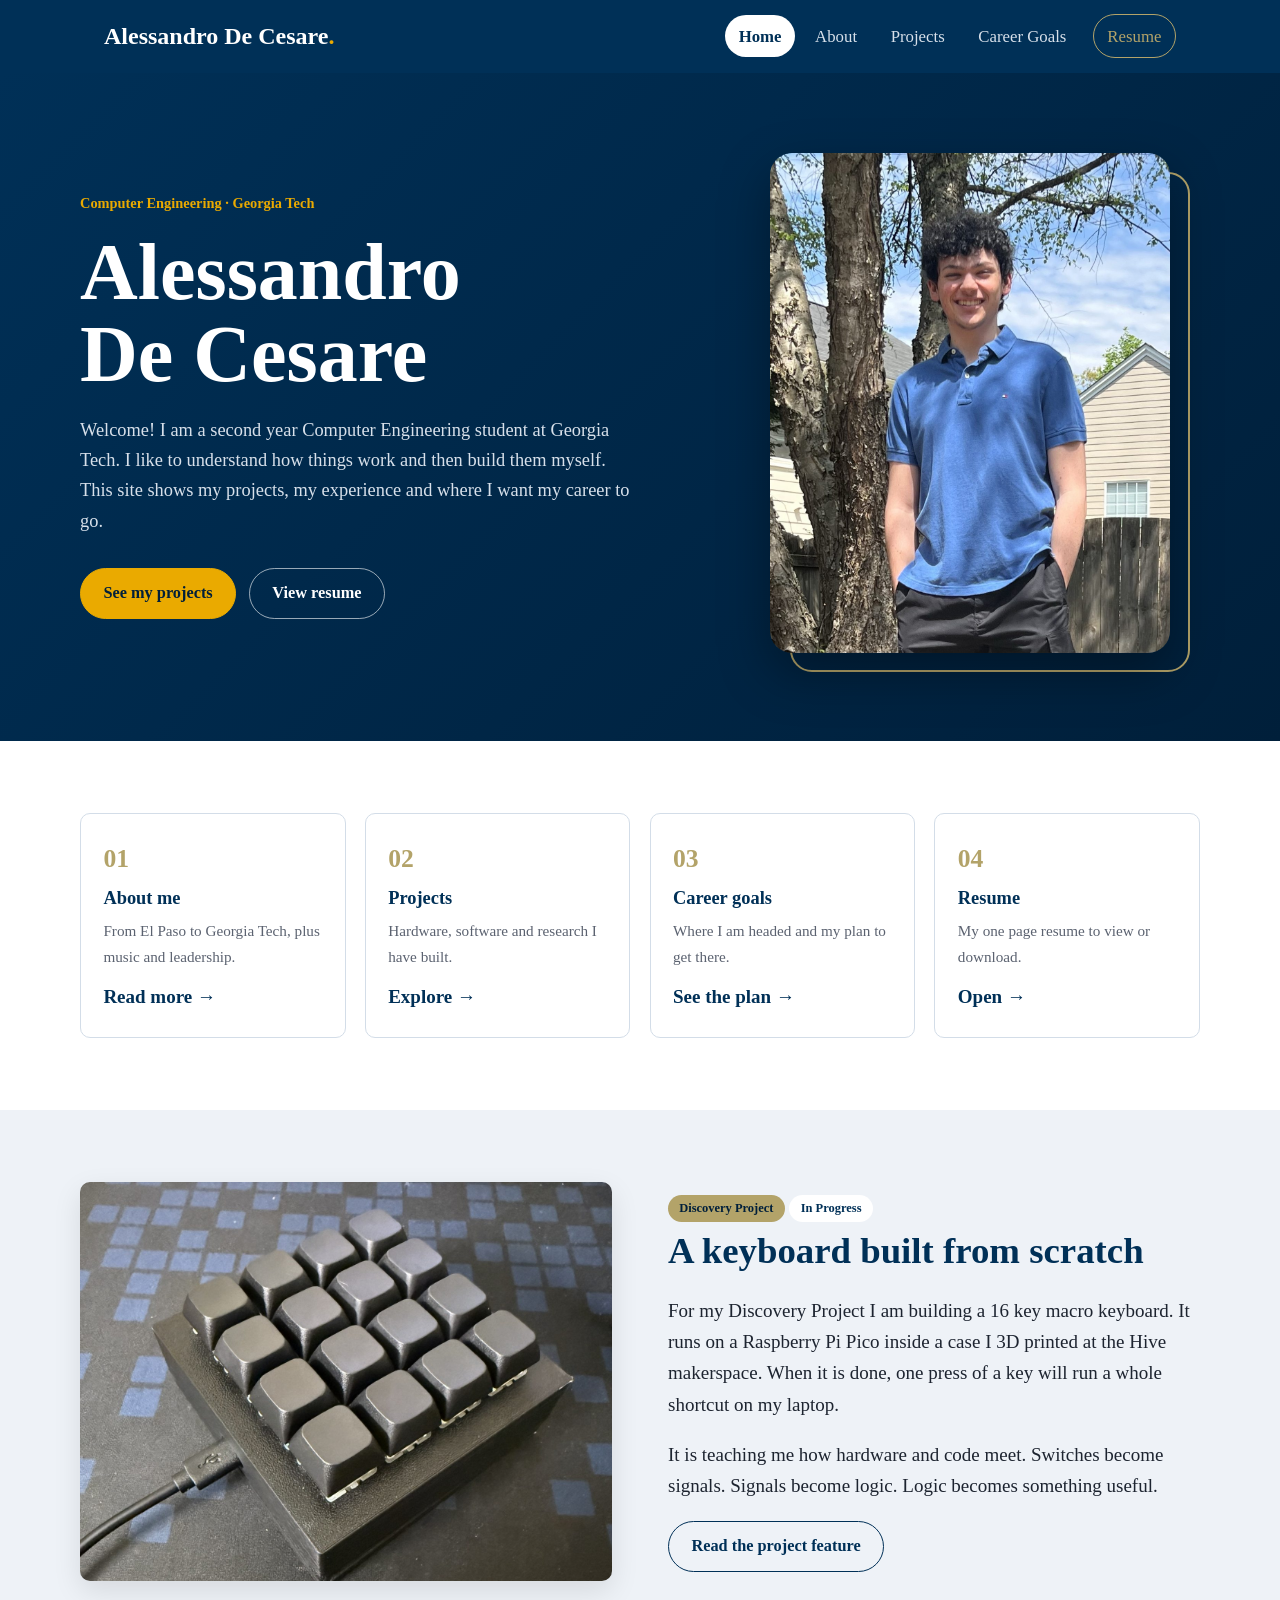
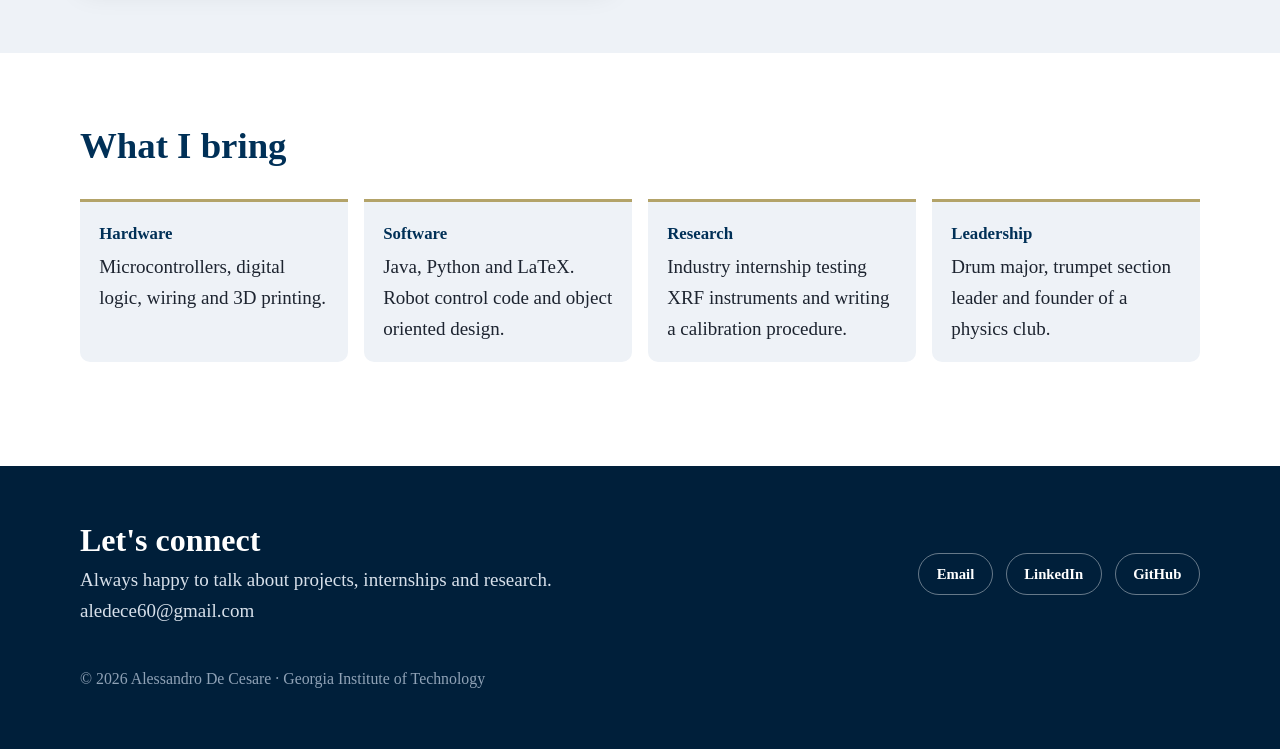
==== commit 76572d79: "Mark macropad as in progress, add XRF and robotics stories, Times New Roman Shorter Discovery Projec" ====
--- a/index.html
+++ b/index.html
@@ -5,9 +5,6 @@
   <meta name="viewport" content="width=device-width, initial-scale=1">
   <title>Alessandro De Cesare | ePortfolio</title>
   <meta name="description" content="ePortfolio of Alessandro De Cesare, a Georgia Tech Computer Engineering student. Projects, resume and career goals.">
-  <link rel="preconnect" href="https://fonts.googleapis.com">
-  <link rel="preconnect" href="https://fonts.gstatic.com" crossorigin>
-  <link href="https://fonts.googleapis.com/css2?family=DM+Serif+Display&family=DM+Sans:wght@400;500;700&display=swap" rel="stylesheet">
   <link rel="stylesheet" href="css/style.css">
 </head>
 <body>
@@ -45,10 +42,10 @@
     <div class="container split">
       <img src="assets/img/macropad-photo-1.jpg" alt="My finished 16 key macropad" style="aspect-ratio:4/3; object-fit:cover; width:100%">
       <div>
-        <span class="tag feature">Discovery Project</span>
+        <span class="tag feature">Discovery Project</span><span class="tag">In Progress</span>
         <h2>A keyboard built from scratch</h2>
-        <p>For my Discovery Project I designed and built a 16 key macro keyboard. It runs on a Raspberry Pi Pico and lives in a case I 3D printed at the Hive makerspace. One press of a key runs a whole shortcut on my laptop.</p>
-        <p>It taught me how hardware and code meet. Switches become signals. Signals become logic. Logic becomes something useful.</p>
+        <p>For my Discovery Project I am building a 16 key macro keyboard. It runs on a Raspberry Pi Pico inside a case I 3D printed at the Hive makerspace. When it is done, one press of a key will run a whole shortcut on my laptop.</p>
+        <p>It is teaching me how hardware and code meet. Switches become signals. Signals become logic. Logic becomes something useful.</p>
         <a class="btn" href="project-macropad.html">Read the project feature</a>
       </div>
     </div>
--- a/css/style.css
+++ b/css/style.css
@@ -12,16 +12,16 @@
   --todo: #ffe3e3;
   --radius: 10px;
   --max: 1120px;
-  --head: "DM Serif Display", Georgia, serif;
-  --body: "DM Sans", "Segoe UI", sans-serif;
+  --head: "Times New Roman", Times, serif;
+  --body: "Times New Roman", Times, serif;
 }
 
 * { box-sizing: border-box; }
 html { scroll-behavior: smooth; }
-body { margin: 0; font-family: var(--body); color: var(--ink); background: var(--white); line-height: 1.7; font-size: 17px; }
+body { margin: 0; font-family: var(--body); color: var(--ink); background: var(--white); line-height: 1.65; font-size: 19px; }
 img { max-width: 100%; display: block; }
 a { color: var(--navy); }
-h1, h2 { font-family: var(--head); font-weight: 400; color: var(--navy); line-height: 1.15; }
+h1, h2 { font-family: var(--head); font-weight: 700; color: var(--navy); line-height: 1.15; }
 h2 { font-size: 2.3rem; margin: 0 0 .6em; }
 h3 { font-family: var(--body); font-weight: 700; color: var(--navy); font-size: 1.2rem; margin: 1.6em 0 .4em; }
 p { margin: 0 0 1em; }
@@ -32,10 +32,10 @@
 /* ---------- Header: name on the left, menu on the right ---------- */
 .site-header { background: var(--navy); position: sticky; top: 0; z-index: 10; }
 .nav { max-width: var(--max); margin: 0 auto; display: flex; align-items: center; justify-content: space-between; gap: 1.5rem; padding: .9rem 1.5rem; flex-wrap: wrap; }
-.nav-brand { font-family: var(--head); font-size: 1.45rem; color: var(--white); text-decoration: none; }
+.nav-brand { font-family: var(--head); font-size: 1.5rem; font-weight: 700; color: var(--white); text-decoration: none; }
 .nav-brand span { color: var(--gold); }
 .nav-links { display: flex; align-items: center; gap: .4rem; }
-.nav-links a { color: #d7e0ea; text-decoration: none; font-size: .95rem; font-weight: 500; padding: .45rem .85rem; border-radius: 99px; }
+.nav-links a { color: #d7e0ea; text-decoration: none; font-size: 1.05rem; font-weight: 400; padding: .45rem .85rem; border-radius: 99px; }
 .nav-links a:hover { color: var(--white); background: rgba(255,255,255,.08); }
 .nav-links a.active { color: var(--navy); background: var(--white); font-weight: 700; }
 .nav-links a.cta { border: 1.5px solid var(--gold-deep); color: var(--gold-deep); margin-left: .4rem; }
@@ -72,7 +72,7 @@
 .section-head h2 { margin: 0; }
 
 .btn-row { display: flex; flex-wrap: wrap; gap: .8rem; justify-content: center; }
-.btn { display: inline-block; border: 1.5px solid var(--navy); color: var(--navy); background: transparent; text-decoration: none; font-weight: 700; font-size: .95rem; padding: .7rem 1.4rem; border-radius: 99px; transition: background .15s, color .15s; }
+.btn { display: inline-block; border: 1.5px solid var(--navy); color: var(--navy); background: transparent; text-decoration: none; font-weight: 700; font-size: 1.02rem; padding: .7rem 1.4rem; border-radius: 99px; transition: background .15s, color .15s; }
 .btn:hover { background: var(--navy); color: var(--white); }
 .btn.solid { background: var(--gold); border-color: var(--gold); color: var(--navy-dark); }
 .btn.solid:hover { background: var(--gold-deep); border-color: var(--gold-deep); }
@@ -83,7 +83,7 @@
 .tiles { display: grid; grid-template-columns: repeat(4, 1fr); gap: 1.2rem; }
 .tile { display: block; text-decoration: none; color: var(--ink); background: var(--white); border: 1px solid var(--line); border-radius: var(--radius); padding: 1.5rem 1.4rem; transition: transform .15s, box-shadow .15s, border-color .15s; }
 .tile:hover { transform: translateY(-3px); box-shadow: 0 12px 30px rgba(0,48,87,.12); border-color: var(--gold-deep); }
-.tile .num { font-family: var(--head); font-size: 1.6rem; color: var(--gold-deep); }
+.tile .num { font-family: var(--head); font-size: 1.6rem; font-weight: 700; color: var(--gold-deep); }
 .tile strong { display: block; font-size: 1.15rem; color: var(--navy); margin: .2rem 0 .3rem; }
 .tile p { color: var(--muted); font-size: .95rem; margin: 0; }
 .tile .arrow { display: inline-block; margin-top: .8rem; font-weight: 700; color: var(--navy); }
@@ -97,10 +97,10 @@
 .cards { display: grid; grid-template-columns: repeat(auto-fit, minmax(280px, 1fr)); gap: 1.8rem; }
 .card { background: var(--white); border: 1px solid var(--line); border-radius: var(--radius); overflow: hidden; display: flex; flex-direction: column; transition: box-shadow .15s; }
 .card:hover { box-shadow: 0 12px 30px rgba(0,48,87,.1); }
-.card img { width: 100%; aspect-ratio: 16 / 10; object-fit: cover; background: var(--tint); }
-.card img[src$='.jpg'] { object-position: center 40%; }
+.card img { width: 100%; aspect-ratio: 4 / 3; object-fit: cover; background: var(--tint); }
+.card img[src$='.svg'] { object-fit: contain; padding: .5rem; }
 .card-body { padding: 1.4rem 1.5rem 1.6rem; display: flex; flex-direction: column; flex: 1; }
-.card-body h3 { margin-top: .2rem; font-family: var(--head); font-weight: 400; font-size: 1.5rem; }
+.card-body h3 { margin-top: .2rem; font-size: 1.45rem; }
 .card-body p { color: var(--muted); }
 .card-body .btn { align-self: flex-start; margin-top: auto; }
 .tag { display: inline-block; font-size: .78rem; background: var(--tint); color: var(--navy); padding: .2rem .7rem; border-radius: 99px; margin: 0 .3rem .5rem 0; font-weight: 700; }
@@ -156,3 +156,5 @@
   .resume-frame { height: 600px; }
 }
 @media (max-width: 520px) { .tiles { grid-template-columns: 1fr; } }
+.section.alt .tag:not(.feature) { background: var(--white); }
+.cards { align-items: start; }
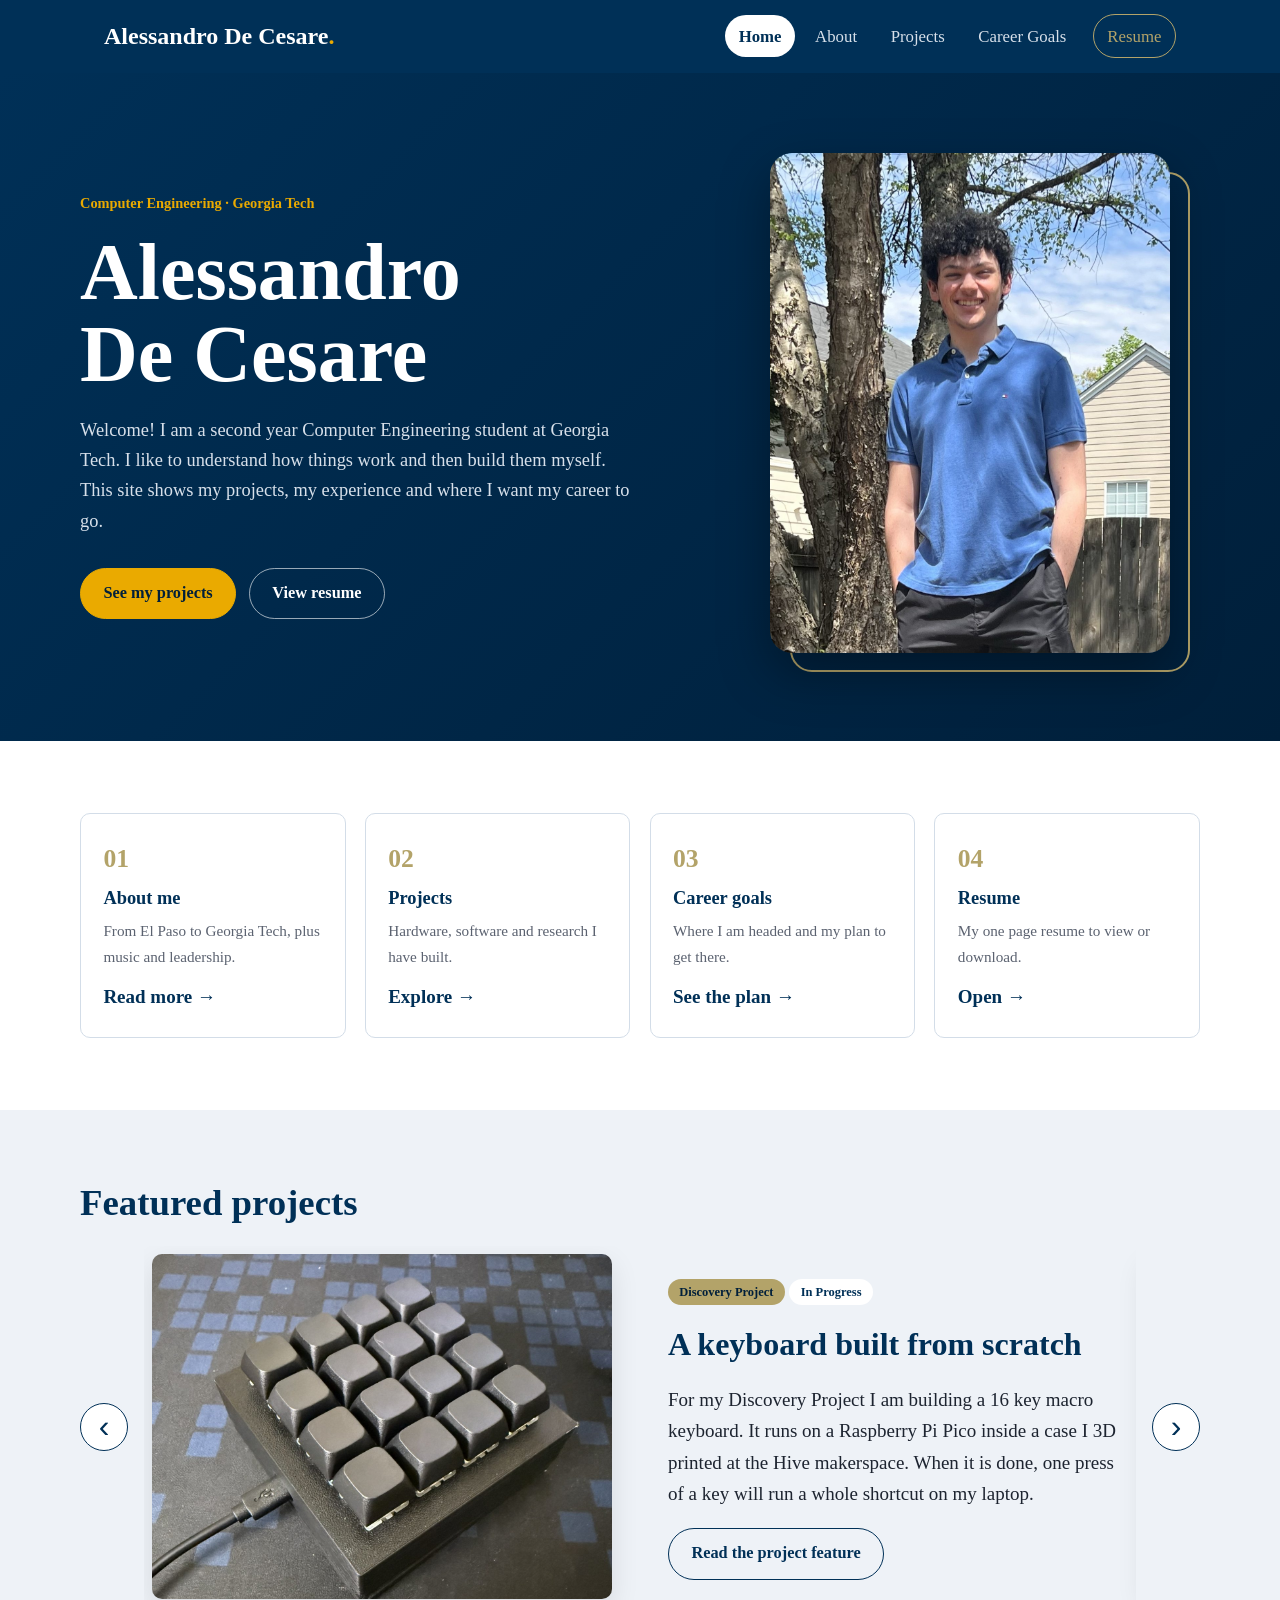
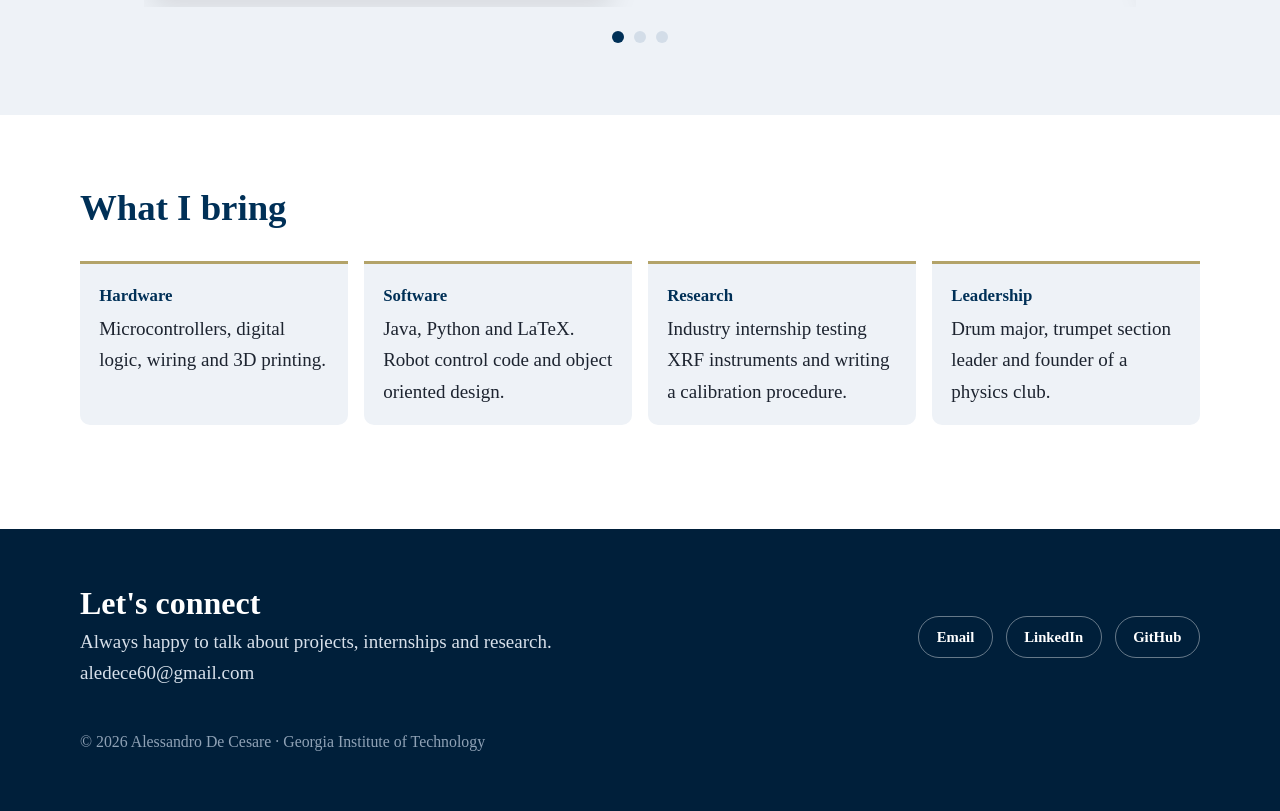
==== commit 054b56a5: "Home page project slider with arrows; drop extra macropad line Co-Authored-By: Claude Opus 5.5 <nore" ====
--- a/index.html
+++ b/index.html
@@ -5,7 +5,7 @@
   <meta name="viewport" content="width=device-width, initial-scale=1">
   <title>Alessandro De Cesare | ePortfolio</title>
   <meta name="description" content="ePortfolio of Alessandro De Cesare, a Georgia Tech Computer Engineering student. Projects, resume and career goals.">
-  <link rel="stylesheet" href="css/style.css">
+  <link rel="stylesheet" href="css/style.css?v=6">
 </head>
 <body>
   <header class="site-header"></header>
@@ -22,7 +22,7 @@
         </div>
       </div>
       <div class="hero-photo">
-        <img src="assets/img/headshot.jpg" alt="Photo of Alessandro De Cesare">
+        <img src="assets/img/headshot.jpg?v=6" alt="Photo of Alessandro De Cesare">
       </div>
     </div>
   </section>
@@ -39,15 +39,44 @@
   </section>
 
   <section class="section alt">
-    <div class="container split">
-      <img src="assets/img/macropad-photo-1.jpg" alt="My finished 16 key macropad" style="aspect-ratio:4/3; object-fit:cover; width:100%">
-      <div>
-        <span class="tag feature">Discovery Project</span><span class="tag">In Progress</span>
-        <h2>A keyboard built from scratch</h2>
-        <p>For my Discovery Project I am building a 16 key macro keyboard. It runs on a Raspberry Pi Pico inside a case I 3D printed at the Hive makerspace. When it is done, one press of a key will run a whole shortcut on my laptop.</p>
-        <p>It is teaching me how hardware and code meet. Switches become signals. Signals become logic. Logic becomes something useful.</p>
-        <a class="btn" href="project-macropad.html">Read the project feature</a>
+    <div class="container">
+      <h2>Featured projects</h2>
+      <div class="slider" aria-roledescription="carousel">
+        <button class="slider-arrow prev" aria-label="Previous project">‹</button>
+        <div class="slider-window">
+        <div class="slider-track">
+          <div class="slide split">
+            <img src="assets/img/macropad-photo-1.jpg?v=6" alt="My 16 key macropad in progress">
+            <div>
+              <span class="tag feature">Discovery Project</span><span class="tag">In Progress</span>
+              <h3>A keyboard built from scratch</h3>
+              <p>For my Discovery Project I am building a 16 key macro keyboard. It runs on a Raspberry Pi Pico inside a case I 3D printed at the Hive makerspace. When it is done, one press of a key will run a whole shortcut on my laptop.</p>
+              <a class="btn" href="project-macropad.html">Read the project feature</a>
+            </div>
+          </div>
+          <div class="slide split">
+            <img src="assets/img/xrf-photo.jpg?v=6" alt="The XRF analyzer I calibrated at Birla Carbon">
+            <div>
+              <span class="tag feature">Internship</span><span class="tag">Research</span>
+              <h3>XRF calibration at Birla Carbon</h3>
+              <p>I calibrated an XRF spectrometer to measure sulfur in oil. When the results kept coming out wrong, I stepped back, found a bad standard and fixed the calibration. Then I wrote a method the company can reuse.</p>
+              <a class="btn" href="project-xrf.html">Read more</a>
+            </div>
+          </div>
+          <div class="slide split">
+            <img src="assets/img/robot-maze.svg?v=6" alt="The lab maze with the iRobot at the START" class="contain">
+            <div>
+              <span class="tag feature">Software</span><span class="tag">Robotics</span>
+              <h3>Robotics lab: maze solver</h3>
+              <p>My partner and I programmed an iRobot Create 3 in Python to map and escape a maze it had never seen. We earned perfect scores on all four labs.</p>
+              <a class="btn" href="project-robotics.html">Read more</a>
+            </div>
+          </div>
+        </div>
+        </div>
+        <button class="slider-arrow next" aria-label="Next project">›</button>
       </div>
+      <div class="slider-dots"></div>
     </div>
   </section>
 
@@ -64,6 +93,7 @@
   </section>
 
   <footer class="site-footer"></footer>
-  <script src="js/site.js"></script>
+  <script src="js/site.js?v=6"></script>
+  <script src="js/slider.js?v=6"></script>
 </body>
 </html>
--- a/css/style.css
+++ b/css/style.css
@@ -158,3 +158,37 @@
 @media (max-width: 520px) { .tiles { grid-template-columns: 1fr; } }
 .section.alt .tag:not(.feature) { background: var(--white); }
 .cards { align-items: start; }
+
+/* Maze walkthrough on the robotics page */
+.maze-demo { background: var(--white); border: 1px solid var(--line); border-radius: var(--radius); padding: 1.5rem; margin: 2rem 0; }
+.maze-panels { display: grid; grid-template-columns: 1fr 1fr; gap: 1.5rem; }
+.maze-title { text-align: center; font-weight: 700; color: var(--navy); margin-bottom: .3rem; }
+.maze-panels svg { width: 100%; height: auto; font-family: var(--body); }
+.maze-caption { min-height: 3.4em; margin: 1rem 0; text-align: center; }
+.maze-controls { display: flex; justify-content: center; align-items: center; gap: 1rem; }
+.maze-controls .btn { cursor: pointer; font-family: var(--body); }
+.maze-controls .btn:disabled { opacity: .35; cursor: default; }
+.maze-count { color: var(--muted); min-width: 7em; text-align: center; }
+@media (max-width: 600px) { .maze-panels { grid-template-columns: 1fr; } }
+
+/* Home page project slider */
+.slider { position: relative; padding: 0 4rem; }
+.slider-window { overflow: hidden; }
+.slider-track { display: flex; transition: transform .45s ease; }
+.slide { flex: 0 0 100%; min-width: 0; padding: .5rem; }
+.slide img { width: 100%; aspect-ratio: 4 / 3; object-fit: cover; }
+.slide img.contain { object-fit: contain; background: var(--tint); }
+.slide h3 { font-size: 2rem; margin-top: .3rem; }
+.slider-arrow { position: absolute; top: 50%; transform: translateY(-50%); z-index: 2; width: 3rem; height: 3rem; border-radius: 50%; border: 1.5px solid var(--navy); background: var(--white); color: var(--navy); font-size: 2rem; line-height: 1; cursor: pointer; display: grid; place-items: center; padding-bottom: .2rem; transition: background .15s, color .15s; }
+.slider-arrow:hover { background: var(--navy); color: var(--white); }
+.slider-arrow.prev { left: 0; }
+.slider-arrow.next { right: 0; }
+.slider-dots { display: flex; justify-content: center; gap: .6rem; margin-top: 1.5rem; }
+.slider-dots button { width: .75rem; height: .75rem; border-radius: 50%; border: 0; background: var(--line); cursor: pointer; padding: 0; }
+.slider-dots button.on { background: var(--navy); }
+@media (max-width: 820px) {
+  .slider { padding: 0; }
+  .slider-arrow { top: 28%; width: 2.5rem; height: 2.5rem; font-size: 1.6rem; }
+  .slider-arrow.prev { left: .4rem; }
+  .slider-arrow.next { right: .4rem; }
+}
